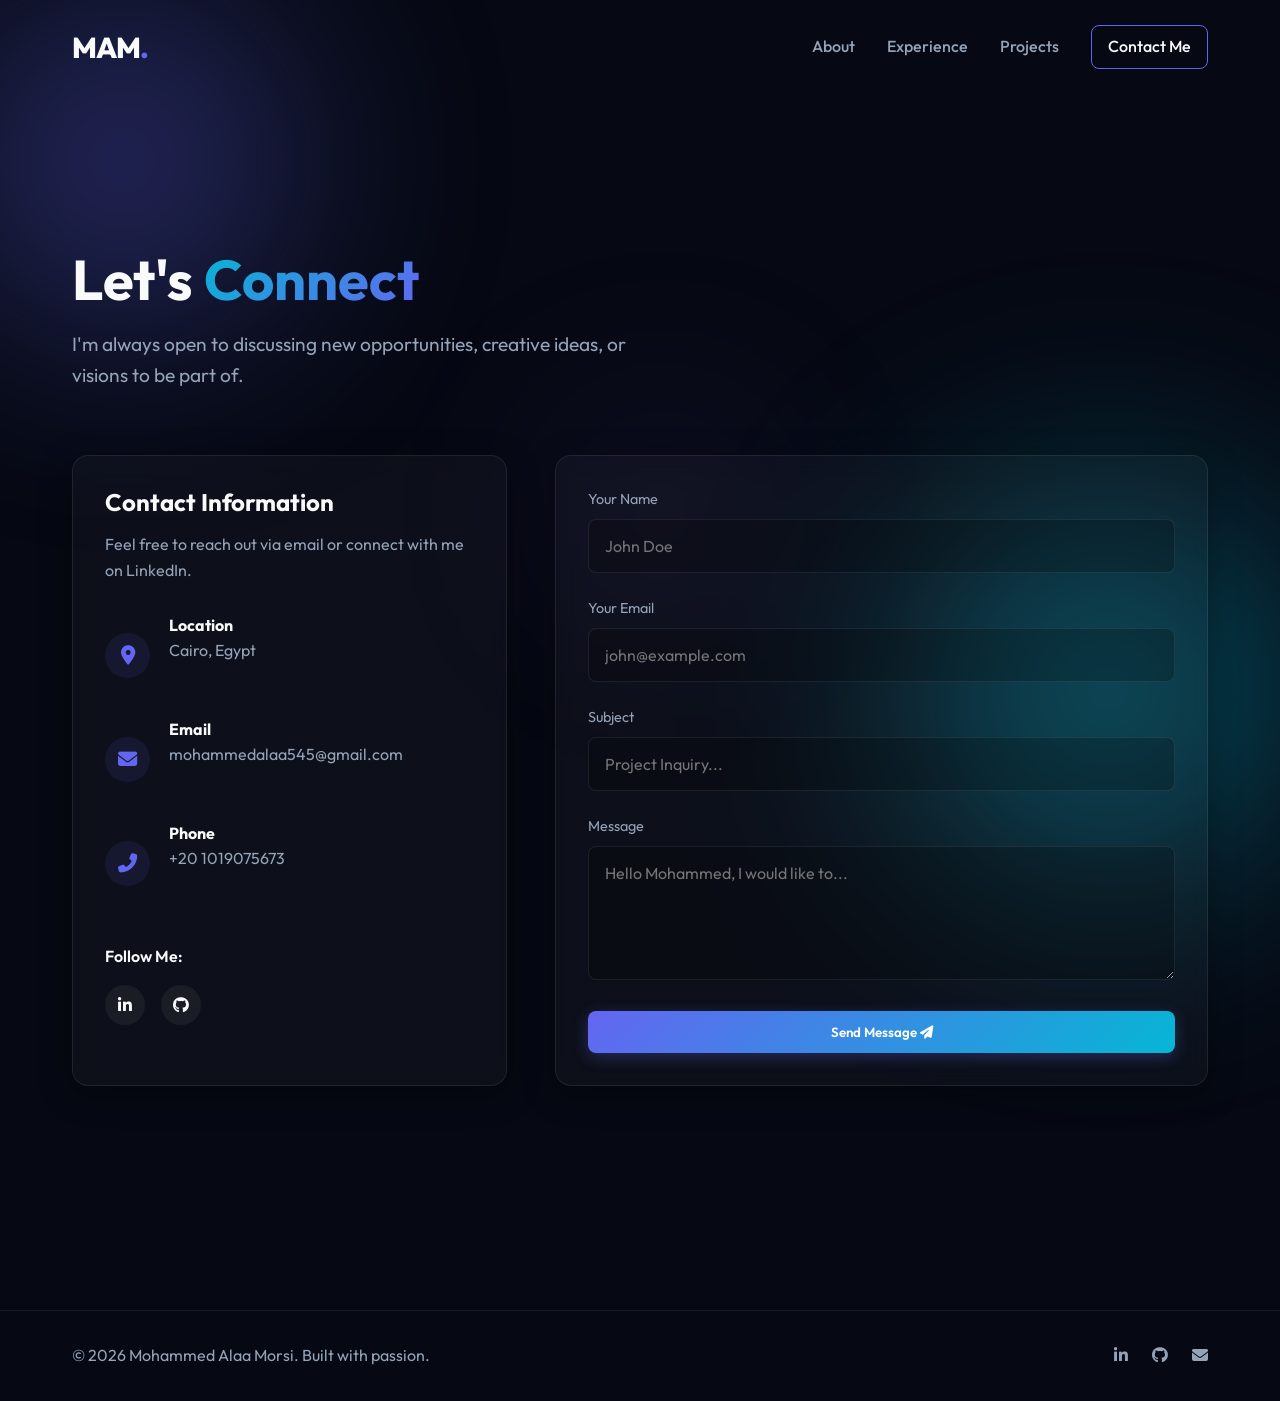
==== contact.html @ 488d2a44 "feat: initialize personal portfolio website with main page, styles, JavaScript, and contact page." ====
<!DOCTYPE html>
<html lang="en">
<head>
    <meta charset="UTF-8">
    <meta name="viewport" content="width=device-width, initial-scale=1.0">
    <title>Contact | Mohammed Alaa Morsi</title>
    <meta name="description" content="Get in touch with Mohammed Alaa Morsi.">
    
    <link rel="preconnect" href="https://fonts.googleapis.com">
    <link rel="preconnect" href="https://fonts.gstatic.com" crossorigin>
    <link href="https://fonts.googleapis.com/css2?family=Outfit:wght@300;400;500;600;700;800&display=swap" rel="stylesheet">
    <link rel="stylesheet" href="https://cdnjs.cloudflare.com/ajax/libs/font-awesome/6.4.0/css/all.min.css">
    <link rel="stylesheet" href="styles.css">
</head>
<body>
    <!-- Background Elements -->
    <div class="bg-shape shape-1"></div>
    <div class="bg-shape shape-2"></div>
    <div class="bg-shape shape-3"></div>

    <nav class="navbar">
        <div class="nav-content">
            <a href="index.html" class="logo">MAM<span>.</span></a>
            <div class="nav-links">
                <a href="index.html#about" class="nav-link">About</a>
                <a href="index.html#experience" class="nav-link">Experience</a>
                <a href="index.html#projects" class="nav-link">Projects</a>
                <a href="contact.html" class="nav-link nav-btn active">Contact Me</a>
            </div>
            <button class="menu-toggle"><i class="fas fa-bars"></i></button>
        </div>
    </nav>

    <main class="contact-page">
        <section class="reveal">
            <h1 class="page-title">Let's <span class="gradient-text">Connect</span></h1>
            <p class="page-subtitle">I'm always open to discussing new opportunities, creative ideas, or visions to be part of.</p>
            
            <div class="contact-container">
                <div class="contact-info glass-card">
                    <h3>Contact Information</h3>
                    <p>Feel free to reach out via email or connect with me on LinkedIn.</p>
                    
                    <div class="info-items">
                        <div class="info-item">
                            <div class="icon-box-small"><i class="fas fa-map-marker-alt"></i></div>
                            <div>
                                <h5>Location</h5>
                                <p>Cairo, Egypt</p>
                            </div>
                        </div>
                        <div class="info-item">
                            <div class="icon-box-small"><i class="fas fa-envelope"></i></div>
                            <div>
                                <h5>Email</h5>
                                <p><a href="mailto:mohammedalaa545@gmail.com">mohammedalaa545@gmail.com</a></p>
                            </div>
                        </div>
                        <div class="info-item">
                            <div class="icon-box-small"><i class="fas fa-phone-alt"></i></div>
                            <div>
                                <h5>Phone</h5>
                                <p><a href="tel:+201019075673">+20 1019075673</a></p>
                            </div>
                        </div>
                    </div>

                    <div class="social-links-contact">
                        <p>Follow Me:</p>
                        <div class="links">
                            <a href="https://linkedin.com/in/mohammedalaamorsi" target="_blank" aria-label="LinkedIn"><i class="fab fa-linkedin-in"></i></a>
                            <a href="https://github.com/mohammedalaamorsi" target="_blank" aria-label="GitHub"><i class="fab fa-github"></i></a>
                        </div>
                    </div>
                </div>

                <div class="contact-form-container glass-card">
                    <form id="contact-form" class="contact-form" onsubmit="event.preventDefault(); alert('In a real environment, this form would send a message! Please use my email or LinkedIn to reach out directly.');">
                        <div class="form-group">
                            <label for="name">Your Name</label>
                            <input type="text" id="name" name="name" required placeholder="John Doe">
                        </div>
                        <div class="form-group">
                            <label for="email">Your Email</label>
                            <input type="email" id="email" name="email" required placeholder="john@example.com">
                        </div>
                        <div class="form-group">
                            <label for="subject">Subject</label>
                            <input type="text" id="subject" name="subject" required placeholder="Project Inquiry...">
                        </div>
                        <div class="form-group">
                            <label for="message">Message</label>
                            <textarea id="message" name="message" rows="5" required placeholder="Hello Mohammed, I would like to..."></textarea>
                        </div>
                        <button type="submit" class="btn btn-primary w-100">Send Message <i class="fas fa-paper-plane"></i></button>
                    </form>
                </div>
            </div>
        </section>
    </main>

    <footer>
        <div class="footer-content">
            <p>&copy; <span id="year"></span> Mohammed Alaa Morsi. Built with passion.</p>
            <div class="footer-links">
                <a href="https://linkedin.com/in/mohammedalaamorsi" target="_blank"><i class="fab fa-linkedin-in"></i></a>
                <a href="https://github.com/mohammedalaamorsi" target="_blank"><i class="fab fa-github"></i></a>
                <a href="mailto:mohammedalaa545@gmail.com"><i class="fas fa-envelope"></i></a>
            </div>
        </div>
    </footer>

    <script src="main.js"></script>
</body>
</html>
---- styles.css ----
/* ===============================
   CSS VARIABLES & THEME SETUP
=============================== */
:root {
    --bg-main: #060913;
    --bg-secondary: #0c1122;
    --text-primary: #f8fafc;
    --text-secondary: #94a3b8;
    
    --accent-glow: rgba(99, 102, 241, 0.5);
    --primary-color: #6366f1;
    --primary-color-hover: #4f46e5;
    --secondary-color: #06b6d4;
    
    --glass-bg: rgba(255, 255, 255, 0.03);
    --glass-border: rgba(255, 255, 255, 0.08);
    --glass-shadow: 0 8px 32px 0 rgba(0, 0, 0, 0.37);
    
    --transition: all 0.3s cubic-bezier(0.25, 0.8, 0.25, 1);
}

/* ===============================
   GLOBAL STYLES
=============================== */
* {
    margin: 0;
    padding: 0;
    box-sizing: border-box;
}

html {
    scroll-behavior: smooth;
    font-size: 16px;
}

body {
    font-family: 'Outfit', sans-serif;
    background-color: var(--bg-main);
    color: var(--text-primary);
    line-height: 1.6;
    overflow-x: hidden;
    position: relative;
}

a {
    text-decoration: none;
    color: inherit;
    transition: var(--transition);
}

img {
    max-width: 100%;
    display: block;
}

/* ===============================
   BACKGROUND EFFECTS
=============================== */
.bg-shape {
    position: fixed;
    border-radius: 50%;
    filter: blur(100px);
    z-index: -1;
    opacity: 0.5;
    animation: float 10s infinite ease-in-out alternate;
}

.shape-1 {
    top: -10%;
    left: -10%;
    width: 500px;
    height: 500px;
    background: radial-gradient(circle, var(--primary-color) 0%, transparent 70%);
}

.shape-2 {
    bottom: -10%;
    right: -10%;
    width: 600px;
    height: 600px;
    background: radial-gradient(circle, var(--secondary-color) 0%, transparent 70%);
    animation-delay: -5s;
}

.shape-3 {
    top: 40%;
    left: 40%;
    width: 300px;
    height: 300px;
    background: radial-gradient(circle, rgba(139, 92, 246, 0.3) 0%, transparent 70%);
    animation-duration: 15s;
}

@keyframes float {
    0% { transform: translateY(0px) scale(1); }
    100% { transform: translateY(30px) scale(1.1); }
}

/* ===============================
   TYPOGRAPHY
=============================== */
h1, h2, h3, h4, h5 {
    font-weight: 700;
    line-height: 1.2;
    margin-bottom: 0.5rem;
}

.gradient-text {
    background: linear-gradient(135deg, var(--secondary-color) 0%, var(--primary-color) 100%);
    -webkit-background-clip: text;
    -webkit-text-fill-color: transparent;
    background-clip: text;
}

.section-title {
    font-size: 2.5rem;
    margin-bottom: 3rem;
    text-align: center;
}

/* ===============================
   COMPONENTS
=============================== */
.glass-card {
    background: var(--glass-bg);
    backdrop-filter: blur(12px);
    -webkit-backdrop-filter: blur(12px);
    border: 1px solid var(--glass-border);
    border-radius: 1rem;
    padding: 2rem;
    box-shadow: var(--glass-shadow);
    transition: var(--transition);
}

.glass-card:hover {
    transform: translateY(-5px);
    border-color: rgba(255, 255, 255, 0.15);
    box-shadow: 0 10px 40px rgba(99, 102, 241, 0.2);
}

.btn {
    display: inline-block;
    padding: 0.8rem 1.8rem;
    border-radius: 0.5rem;
    font-weight: 600;
    cursor: pointer;
    font-family: 'Outfit', sans-serif;
    border: none;
    outline: none;
    transition: var(--transition);
}

.btn-primary {
    background: linear-gradient(135deg, var(--primary-color) 0%, var(--secondary-color) 100%);
    color: white;
    box-shadow: 0 4px 15px rgba(99, 102, 241, 0.3);
}

.btn-primary:hover {
    box-shadow: 0 6px 20px rgba(99, 102, 241, 0.5);
    transform: translateY(-2px);
}

.btn-secondary {
    background: transparent;
    color: var(--text-primary);
    border: 1px solid var(--text-secondary);
}

.btn-secondary:hover {
    border-color: var(--text-primary);
    background: rgba(255, 255, 255, 0.05);
}

/* ===============================
   NAVIGATION
=============================== */
.navbar {
    position: fixed;
    top: 0;
    width: 100%;
    z-index: 100;
    transition: var(--transition);
    padding: 1.5rem 0;
}

.navbar.scrolled {
    background: rgba(6, 9, 19, 0.85);
    backdrop-filter: blur(10px);
    -webkit-backdrop-filter: blur(10px);
    padding: 1rem 0;
    border-bottom: 1px solid var(--glass-border);
}

.nav-content {
    max-width: 1200px;
    margin: 0 auto;
    padding: 0 2rem;
    display: flex;
    justify-content: space-between;
    align-items: center;
}

.logo {
    font-size: 1.8rem;
    font-weight: 800;
    letter-spacing: -1px;
}

.logo span {
    color: var(--primary-color);
}

.nav-links {
    display: flex;
    align-items: center;
    gap: 2rem;
}

.nav-link {
    font-weight: 500;
    color: var(--text-secondary);
    position: relative;
}

.nav-link:hover, .nav-link.active {
    color: var(--text-primary);
}

.nav-link::after {
    content: '';
    position: absolute;
    width: 0;
    height: 2px;
    bottom: -4px;
    left: 0;
    background-color: var(--primary-color);
    transition: width 0.3s ease;
}

.nav-link:hover::after, .nav-link.active::after {
    width: 100%;
}

.nav-link.nav-btn {
    padding: 0.5rem 1rem;
    border: 1px solid var(--primary-color);
    border-radius: 0.5rem;
    color: var(--text-primary);
}

.nav-link.nav-btn::after {
    display: none;
}

.nav-link.nav-btn:hover {
    background: var(--primary-color);
}

.menu-toggle {
    display: none;
    background: none;
    border: none;
    color: var(--text-primary);
    font-size: 1.5rem;
    cursor: pointer;
}

/* ===============================
   LAYOUT CONSTRAINTS
=============================== */
main {
    max-width: 1200px;
    margin: 0 auto;
    padding: 0 2rem;
}

section {
    padding: 6rem 0;
}

/* ===============================
   HERO SECTION
=============================== */
.hero {
    min-height: 100vh;
    display: flex;
    align-items: center;
    justify-content: space-between;
    gap: 4rem;
    padding-top: 120px;
}

.hero-content {
    flex: 1;
}

.greeting {
    color: var(--secondary-color);
    font-weight: 600;
    font-size: 1.1rem;
    margin-bottom: 1rem;
    letter-spacing: 1px;
}

.name {
    font-size: 4rem;
    margin-bottom: 0.5rem;
    color: #fff;
}

.role {
    font-size: 2.5rem;
    color: var(--text-secondary);
    margin-bottom: 1.5rem;
}

.summary {
    color: var(--text-secondary);
    font-size: 1.1rem;
    max-width: 600px;
    margin-bottom: 2rem;
}

.cta-group {
    display: flex;
    gap: 1rem;
    margin-bottom: 3rem;
}

.social-links-hero {
    display: flex;
    gap: 1.5rem;
}

.social-links-hero a {
    color: var(--text-secondary);
    font-size: 1.5rem;
    transition: var(--transition);
}

.social-links-hero a:hover {
    color: var(--primary-color);
    transform: translateY(-3px);
}

.hero-visual {
    flex: 1;
    display: flex;
    justify-content: flex-end;
}

/* IDE / CODE WINDOW CSS */
.code-window {
    background: #0f172a;
    border-radius: 12px;
    border: 1px solid #1e293b;
    box-shadow: 0 20px 50px rgba(0,0,0,0.5);
    width: 100%;
    max-width: 500px;
    overflow: hidden;
}

.window-header {
    background: #1e293b;
    padding: 0.8rem 1rem;
    display: flex;
    gap: 0.5rem;
}

.dot {
    width: 12px;
    height: 12px;
    border-radius: 50%;
}

.dot.red { background: #ef4444; }
.dot.yellow { background: #eab308; }
.dot.green { background: #22c55e; }

.window-body {
    padding: 1.5rem;
    font-family: 'Fira Code', monospace, monospace;
    font-size: 0.9rem;
    line-height: 1.5;
    overflow-x: auto;
}

.window-body pre {
    margin: 0;
}

.keyword { color: #c678dd; }
.class-name { color: #e5c07b; }
.string { color: #98c379; }
.variable { color: #e06c75; }
.number { color: #d19a66; }
.function { color: #61afef; }

/* ===============================
   ACHIEVEMENTS
=============================== */
.cards-grid {
    display: grid;
    grid-template-columns: repeat(auto-fit, minmax(250px, 1fr));
    gap: 2rem;
}

.achievement-card {
    text-align: center;
}

.icon-box {
    width: 60px;
    height: 60px;
    border-radius: 50%;
    background: rgba(99, 102, 241, 0.1);
    color: var(--primary-color);
    display: flex;
    align-items: center;
    justify-content: center;
    font-size: 1.5rem;
    margin: 0 auto 1.5rem auto;
}

/* ===============================
   EXPERIENCE / TIMELINE
=============================== */
.timeline {
    position: relative;
    max-width: 800px;
    margin: 0 auto;
}

.timeline::before {
    content: '';
    position: absolute;
    width: 2px;
    background: var(--glass-border);
    top: 0;
    bottom: 0;
    left: 20px;
}

.timeline-item {
    position: relative;
    margin-bottom: 3rem;
    padding-left: 60px;
}

.timeline-dot {
    position: absolute;
    width: 16px;
    height: 16px;
    border-radius: 50%;
    background: var(--secondary-color);
    left: 13px;
    top: 20px;
    box-shadow: 0 0 10px var(--secondary-color);
}

.timeline-header {
    display: flex;
    justify-content: space-between;
    align-items: flex-start;
    margin-bottom: 1rem;
    flex-wrap: wrap;
    gap: 1rem;
}

.company {
    color: var(--primary-color);
    font-weight: 500;
}

.date {
    background: rgba(255, 255, 255, 0.05);
    padding: 0.3rem 0.8rem;
    border-radius: 2rem;
    font-size: 0.9rem;
    color: var(--text-secondary);
}

.task-list {
    list-style: none;
    color: var(--text-secondary);
}

.task-list li {
    position: relative;
    padding-left: 1.5rem;
    margin-bottom: 0.5rem;
}

.task-list li::before {
    content: '▹';
    position: absolute;
    left: 0;
    color: var(--primary-color);
}

/* ===============================
   PROJECTS
=============================== */
.projects-grid {
    display: grid;
    grid-template-columns: repeat(auto-fit, minmax(300px, 1fr));
    gap: 2rem;
}

.project-card {
    display: flex;
    flex-direction: column;
    justify-content: flex-start;
    overflow: hidden;
    padding: 0;
}

.project-image-container {
    width: 100%;
    height: 180px;
    background: rgba(255, 255, 255, 0.05);
    display: flex;
    align-items: center;
    justify-content: center;
    gap: 1.5rem;
    padding: 1rem;
    border-bottom: 1px solid var(--glass-border);
}

.project-image {
    max-width: 100%;
    max-height: 100%;
    object-fit: contain;
    border-radius: 12px;
    box-shadow: 0 4px 15px rgba(0,0,0,0.3);
}

.multi-image {
    max-width: 45%; /* For side-by-side images */
}

.project-content {
    padding: 1.5rem;
}

.project-card h4 {
    font-size: 1.3rem;
    color: var(--text-primary);
}

.tag {
    font-size: 0.8rem;
    color: var(--secondary-color);
    text-transform: uppercase;
    letter-spacing: 1px;
    margin-bottom: 1rem;
}

/* ===============================
   SKILLS
=============================== */
.skills-container {
    display: grid;
    grid-template-columns: repeat(auto-fit, minmax(250px, 1fr));
    gap: 2rem;
}

.skill-category h4 {
    margin-bottom: 1.5rem;
    color: var(--text-primary);
}

.tags {
    display: flex;
    flex-wrap: wrap;
    gap: 0.8rem;
}

.tags span {
    background: rgba(99, 102, 241, 0.1);
    color: var(--text-primary);
    padding: 0.5rem 1rem;
    border-radius: 0.5rem;
    font-size: 0.9rem;
    border: 1px solid rgba(99, 102, 241, 0.2);
}

/* ===============================
   CONTACT PAGE
=============================== */
.contact-page {
    padding-top: 150px;
    min-height: calc(100vh - 80px); /* Minus footer */
}

.page-title {
    font-size: 3.5rem;
    margin-bottom: 1rem;
}

.page-subtitle {
    color: var(--text-secondary);
    font-size: 1.2rem;
    max-width: 600px;
    margin-bottom: 4rem;
}

.contact-container {
    display: grid;
    grid-template-columns: 1fr 1.5fr;
    gap: 3rem;
    margin-bottom: 4rem;
}

.contact-info h3 {
    font-size: 1.5rem;
    margin-bottom: 1rem;
}

.contact-info p {
    color: var(--text-secondary);
    margin-bottom: 2rem;
}

.info-items {
    display: flex;
    flex-direction: column;
    gap: 1.5rem;
    margin-bottom: 2.5rem;
}

.info-item {
    display: flex;
    align-items: center;
    gap: 1.2rem;
}

.icon-box-small {
    width: 45px;
    height: 45px;
    border-radius: 50%;
    background: rgba(99, 102, 241, 0.1);
    color: var(--primary-color);
    display: flex;
    align-items: center;
    justify-content: center;
    font-size: 1.2rem;
}

.info-item h5 {
    margin-bottom: 0.2rem;
    font-size: 1rem;
}

.info-item a {
    color: var(--text-secondary);
}

.info-item a:hover {
    color: var(--primary-color);
}

.social-links-contact p {
    font-weight: 600;
    color: var(--text-primary);
    margin-bottom: 1rem;
}

.social-links-contact .links {
    display: flex;
    gap: 1rem;
}

.social-links-contact a {
    width: 40px;
    height: 40px;
    border-radius: 50%;
    background: rgba(255, 255, 255, 0.05);
    display: flex;
    align-items: center;
    justify-content: center;
    color: var(--text-primary);
    transition: var(--transition);
}

.social-links-contact a:hover {
    background: var(--primary-color);
    transform: translateY(-3px);
}

/* Contact Form */
.form-group {
    margin-bottom: 1.5rem;
}

.form-group label {
    display: block;
    margin-bottom: 0.5rem;
    font-size: 0.9rem;
    color: var(--text-secondary);
}

.form-group input,
.form-group textarea {
    width: 100%;
    padding: 1rem;
    background: rgba(0, 0, 0, 0.2);
    border: 1px solid var(--glass-border);
    border-radius: 0.5rem;
    color: var(--text-primary);
    font-family: inherit;
    font-size: 1rem;
    transition: var(--transition);
}

.form-group input:focus,
.form-group textarea:focus {
    outline: none;
    border-color: var(--primary-color);
    background: rgba(0, 0, 0, 0.4);
}

.w-100 {
    width: 100%;
}

/* ===============================
   FOOTER
=============================== */
footer {
    border-top: 1px solid var(--glass-border);
    padding: 2rem 0;
    margin-top: 4rem;
}

.footer-content {
    max-width: 1200px;
    margin: 0 auto;
    padding: 0 2rem;
    display: flex;
    justify-content: space-between;
    align-items: center;
    color: var(--text-secondary);
}

.footer-links {
    display: flex;
    gap: 1.5rem;
}

.footer-links a:hover {
    color: var(--primary-color);
}

/* ===============================
   ANIMATIONS & UTILS
=============================== */
.reveal {
    opacity: 0;
    transform: translateY(30px);
    transition: all 0.8s cubic-bezier(0.5, 0, 0, 1);
}

.reveal.active {
    opacity: 1;
    transform: translateY(0);
}

/* ===============================
   RESPONSIVE QUERIES
=============================== */
@media (max-width: 992px) {
    .hero {
        flex-direction: column;
        text-align: center;
        padding-top: 150px;
    }
    
    .social-links-hero {
        justify-content: center;
    }
    
    .cta-group {
        justify-content: center;
    }

    .summary {
        margin: 0 auto 2rem auto;
    }

    .contact-container {
        grid-template-columns: 1fr;
    }
}

@media (max-width: 768px) {
    html {
        font-size: 14px;
    }

    .menu-toggle {
        display: block;
    }

    .nav-links {
        position: absolute;
        top: 100%;
        left: 0;
        width: 100%;
        background: var(--bg-main);
        flex-direction: column;
        padding: 2rem 0;
        gap: 1.5rem;
        transform: translateY(-150%);
        transition: transform 0.3s ease;
        border-bottom: 1px solid var(--glass-border);
        z-index: 99;
    }

    .nav-links.active {
        transform: translateY(0);
    }

    .timeline::before {
        left: 15px;
    }

    .timeline-item {
        padding-left: 45px;
    }

    .timeline-dot {
        left: 8px;
    }
    
    .footer-content {
        flex-direction: column;
        gap: 1rem;
        text-align: center;
    }
}
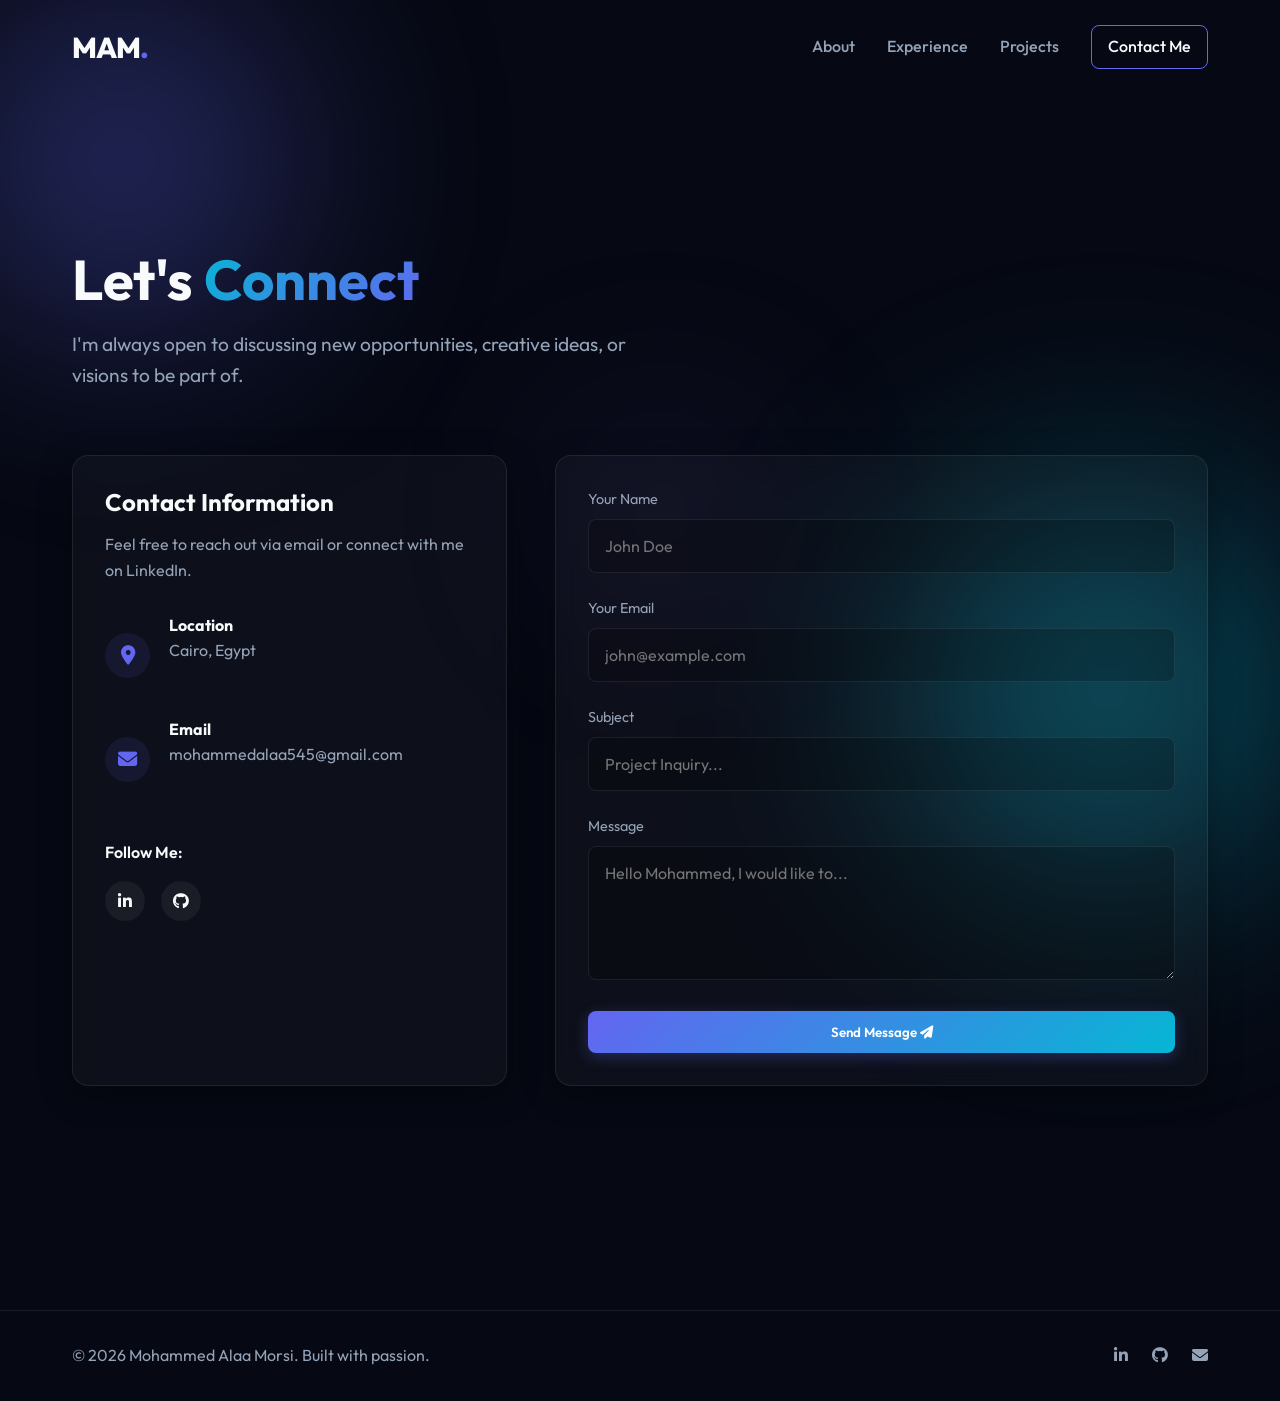
==== commit 0b29b085: "docs: Remove phone number from contact page." ====
--- a/contact.html
+++ b/contact.html
@@ -56,13 +56,6 @@
                                 <p><a href="mailto:mohammedalaa545@gmail.com">mohammedalaa545@gmail.com</a></p>
                             </div>
                         </div>
-                        <div class="info-item">
-                            <div class="icon-box-small"><i class="fas fa-phone-alt"></i></div>
-                            <div>
-                                <h5>Phone</h5>
-                                <p><a href="tel:+201019075673">+20 1019075673</a></p>
-                            </div>
-                        </div>
                     </div>
 
                     <div class="social-links-contact">
